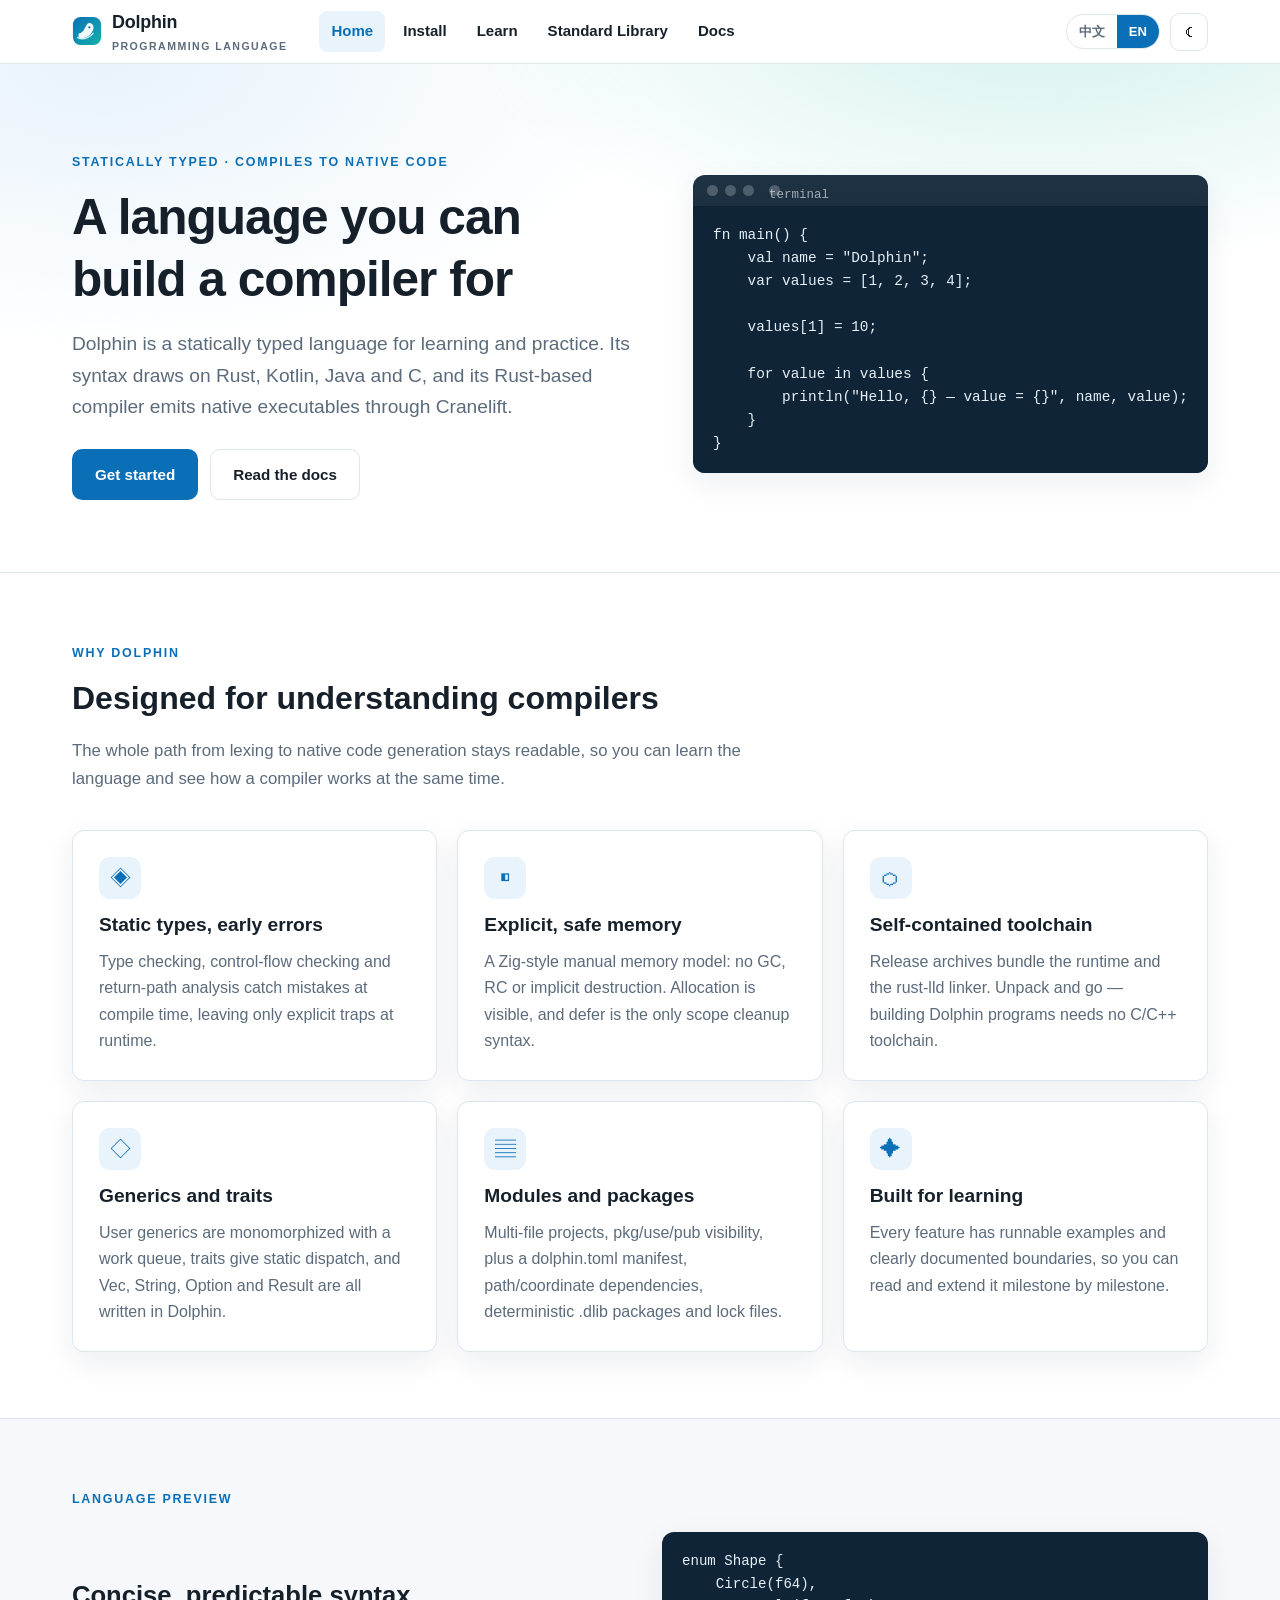
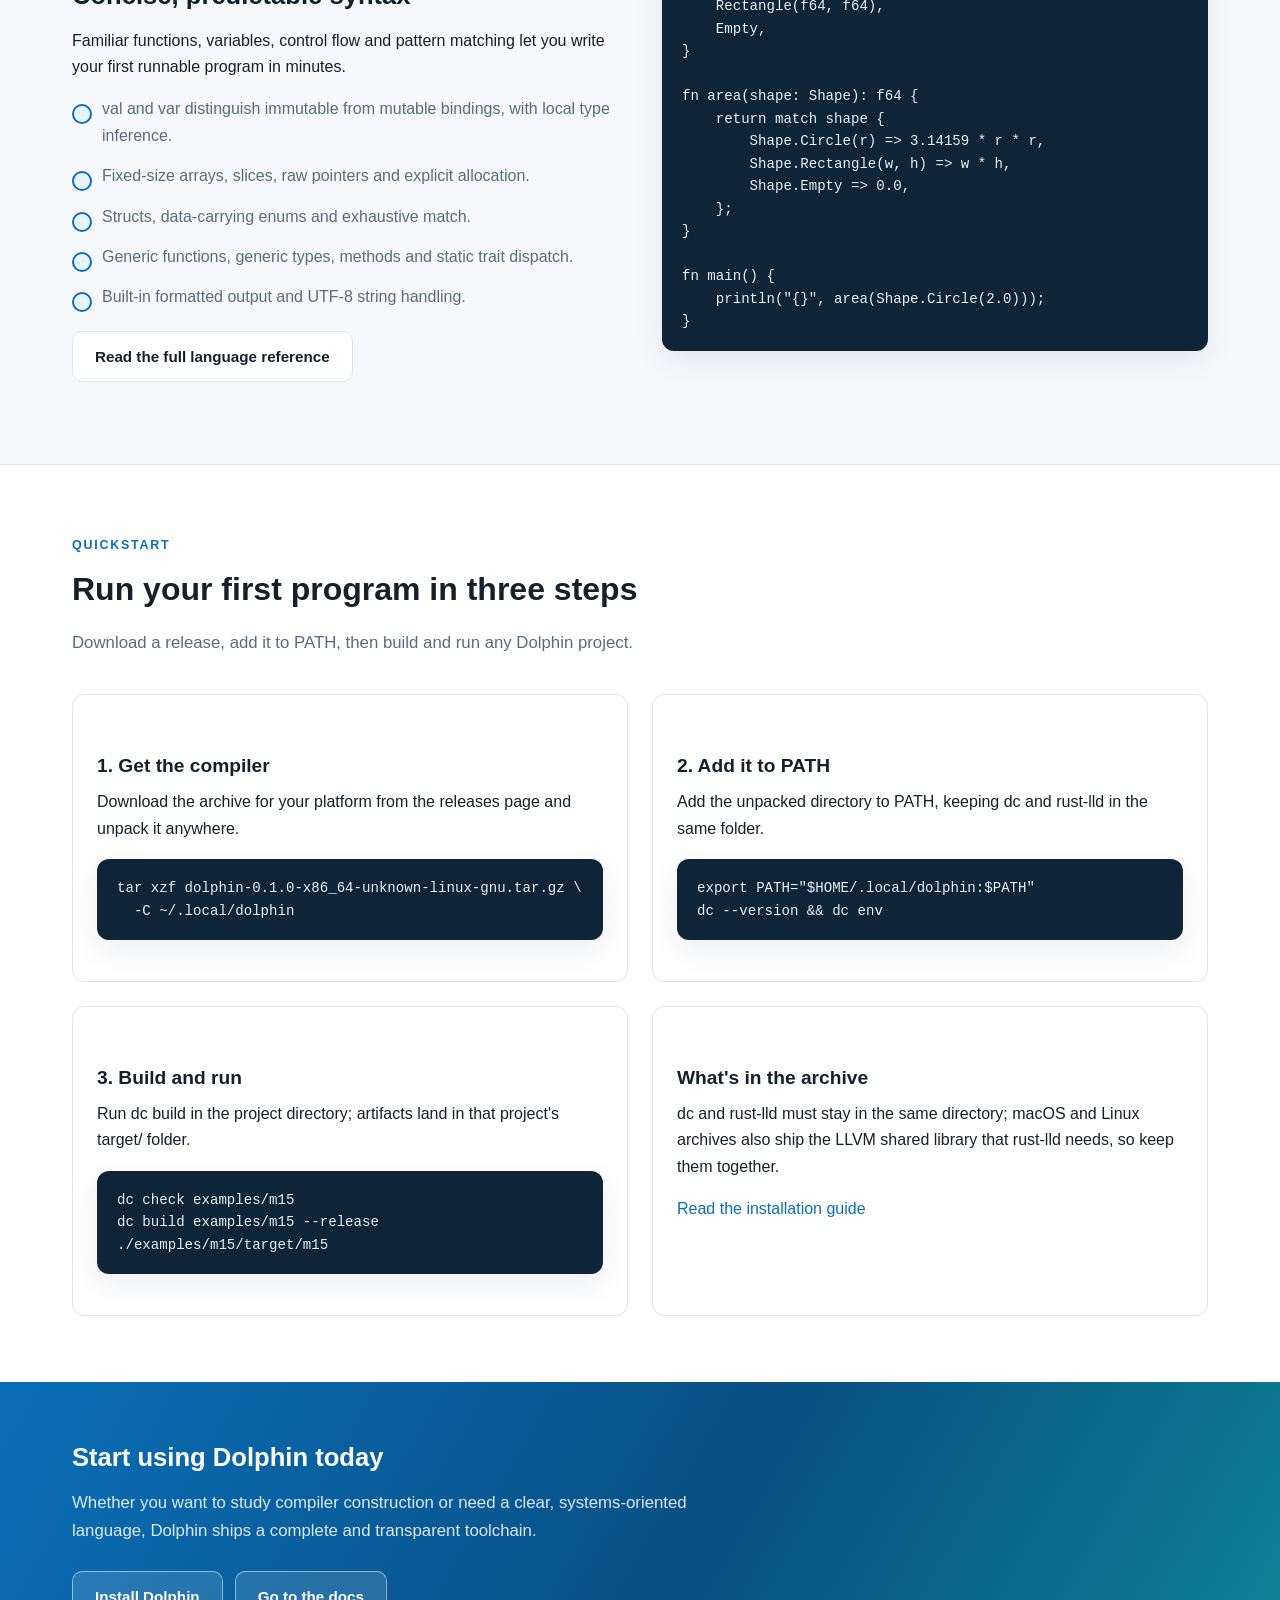
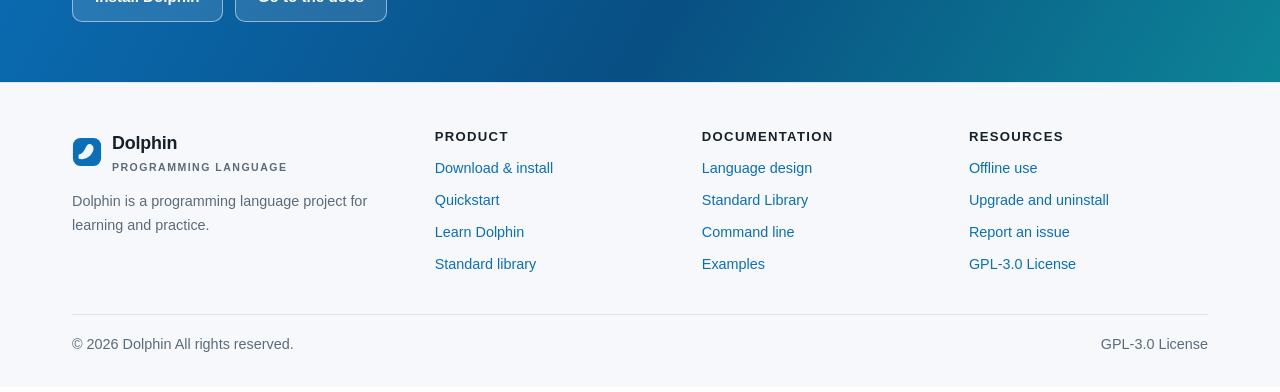
==== docs/website/index.html @ df81fddd "v0.2.0-M18-10" ====
<!DOCTYPE html>
<html lang="zh-CN" data-lang="zh-CN">
<head>
  <meta charset="UTF-8" />
  <meta name="viewport" content="width=device-width, initial-scale=1" />
  <meta name="description" content="Dolphin 是一门面向学习与实践的静态类型编程语言，编译为本机可执行文件。" />
  <title>Dolphin · 编程语言</title>
  <link rel="stylesheet" href="assets/css/site.css" />
  <script>
    (function () {
      try {
        var saved = localStorage.getItem("dolphin-theme");
        if (saved === "dark" || saved === "light") {
          document.documentElement.setAttribute("data-theme", saved);
        } else if (window.matchMedia && window.matchMedia("(prefers-color-scheme: dark)").matches) {
          document.documentElement.setAttribute("data-theme", "dark");
        }
      } catch (e) {}
    })();
  </script>
  <script defer src="assets/js/i18n.js"></script>
  <script defer src="assets/js/site.js"></script>
</head>
<body>
  <a class="skip-link" href="#main" data-i18n="nav.home">首页</a>

  <header class="topbar">
    <div class="container">
      <a class="brand" href="index.html">
        <svg viewBox="0 0 64 64" aria-hidden="true">
          <defs>
            <linearGradient id="dolphinGrad" x1="0" y1="0" x2="1" y2="1">
              <stop offset="0" stop-color="#0b6fb8" />
              <stop offset="1" stop-color="#12b3a8" />
            </linearGradient>
          </defs>
          <rect x="2" y="2" width="60" height="60" rx="16" fill="url(#dolphinGrad)" />
          <path d="M14 38c8-2 12-8 15-15 2-4 4-7 7-8 4-1 7 1 9 5 2 4 1 9-3 15-3 5-8 9-14 11-5 2-10 2-14 0z" fill="#fff" opacity="0.94" />
          <circle cx="37" cy="24" r="2.4" fill="#0b6fb8" />
          <path d="M12 46c6 3 14 3 21 0 5-2 9-5 12-9" stroke="#fff" stroke-width="3" fill="none" stroke-linecap="round" opacity="0.8" />
        </svg>
        <span>
          <span data-i18n="brand.name">Dolphin</span>
          <small data-i18n="brand.tagline">编程语言</small>
        </span>
      </a>
      <nav class="nav-links" aria-label="Primary">
        <a href="index.html" data-nav data-i18n="nav.home">首页</a>
        <a href="install.html" data-nav data-i18n="nav.install">安装</a>
        <a href="docs/index.html#/tutorial/install" data-nav data-i18n="nav.tutorial">教程</a>
        <a href="docs/index.html#/std/overview" data-nav data-i18n="nav.stdlib">标准库</a>
        <a href="docs/index.html" data-i18n="nav.docs">文档</a>
      </nav>
      <div class="topbar-actions">
        <div class="lang-switch" role="group" data-i18n-aria="nav.language">
          <button type="button" data-lang-btn="zh-CN">中文</button>
          <button type="button" data-lang-btn="en-US">EN</button>
        </div>
        <button type="button" class="icon-btn" data-theme-toggle data-i18n-title="nav.theme" aria-label="Toggle theme">☾</button>
        <button type="button" class="icon-btn menu-btn" data-menu-toggle data-i18n-aria="nav.menu" aria-label="Menu">☰</button>
      </div>
    </div>
  </header>

  <main id="main">
    <section class="hero">
      <div class="container hero-grid">
        <div>
          <span class="eyebrow" data-i18n="hero.eyebrow">静态类型 · 编译为本机代码</span>
          <h1 data-i18n="hero.title">一门可以亲手写编译器的语言</h1>
          <p class="lead" data-i18n="hero.lead">
            Dolphin 是一门面向学习与实践的静态类型语言，语法参考 Rust、Kotlin、Java 和 C，由 Rust
            编写的编译器通过 Cranelift 直接生成可在系统上运行的本机可执行文件。
          </p>
          <div class="hero-cta">
            <a class="btn btn-primary" href="install.html" data-i18n="hero.cta.install">开始安装</a>
            <a class="btn btn-ghost" href="docs/index.html" data-i18n="hero.cta.docs">阅读文档</a>
          </div>
        </div>
        <div class="hero-code">
          <div class="terminal">
            <div class="terminal-bar">
              <span></span><span></span><span></span>
              <span class="t-title" data-i18n="hero.termtitle">terminal</span>
            </div>
            <pre><code>fn main() {
    val name = "Dolphin";
    var values = [1, 2, 3, 4];

    values[1] = 10;

    for value in values {
        println("Hello, {} — value = {}", name, value);
    }
}</code></pre>
          </div>
        </div>
      </div>
    </section>

    <section class="block">
      <div class="container">
        <div class="section-head">
          <span class="eyebrow" data-i18n="why.eyebrow">为什么选择 Dolphin</span>
          <h2 data-i18n="why.title">为理解编译器而设计</h2>
          <p data-i18n="why.lead">
            从词法分析到本机代码生成的完整链路都保持清晰可读，让你在学习语言本身的同时，也能看懂编译器如何工作。
          </p>
        </div>
        <div class="cards">
          <article class="card">
            <div class="card-icon">◈</div>
            <h3 data-i18n="why.card1.title">静态类型，错误前置</h3>
            <p data-i18n="why.card1.body">
              完整的类型检查、控制流检查与返回路径检查，尽量在编译期发现错误，运行时只保留明确的陷阱。
            </p>
          </article>
          <article class="card">
            <div class="card-icon">◧</div>
            <h3 data-i18n="why.card2.title">显式且安全的内存</h3>
            <p data-i18n="why.card2.body">
              Zig 式手动内存模型：没有 GC、RC 与隐式析构，分配与释放显式可见，defer 是唯一的作用域清理语法。
            </p>
          </article>
          <article class="card">
            <div class="card-icon">⬡</div>
            <h3 data-i18n="why.card3.title">自包含工具链</h3>
            <p data-i18n="why.card3.body">
              发行包内置运行时与 rust-lld 链接器，解压即用，构建 Dolphin 程序不再需要 C/C++ 工具链。
            </p>
          </article>
          <article class="card">
            <div class="card-icon">◇</div>
            <h3 data-i18n="why.card4.title">泛型与 trait</h3>
            <p data-i18n="why.card4.body">
              用户泛型经工作队列单态化，trait 提供静态分派，标准库的 Vec、String、Option、Result 全部由
              Dolphin 源码写成。
            </p>
          </article>
          <article class="card">
            <div class="card-icon">▤</div>
            <h3 data-i18n="why.card5.title">模块与包管理</h3>
            <p data-i18n="why.card5.body">
              多文件项目、pkg/use/pub 可见性，以及 dolphin.toml 清单、path/坐标依赖、确定性 .dlib 包与锁文件。
            </p>
          </article>
          <article class="card">
            <div class="card-icon">✦</div>
            <h3 data-i18n="why.card6.title">面向学习</h3>
            <p data-i18n="why.card6.body">
              每项特性都有可运行示例与明确的实现边界文档，方便按里程碑循序渐进地阅读和扩展。
            </p>
          </article>
        </div>
      </div>
    </section>

    <section class="block alt">
      <div class="container split">
        <div>
          <span class="eyebrow" data-i18n="preview.eyebrow">语言预览</span>
          <h2 data-i18n="preview.title">简洁、明确的语法</h2>
          <p data-i18n="preview.lead">
            熟悉的函数、变量、控制流与模式匹配语法，让你几分钟内就能写出第一个可运行程序。
          </p>
          <ul class="feature-list">
            <li data-i18n="preview.list.1">val 与 var 区分不可变与可变绑定，支持局部类型推断。</li>
            <li data-i18n="preview.list.2">定长数组、切片、原始指针与显式内存分配。</li>
            <li data-i18n="preview.list.3">结构体、携带数据的枚举与穷尽式 match。</li>
            <li data-i18n="preview.list.4">泛型函数、泛型类型、方法与 trait 静态分派。</li>
            <li data-i18n="preview.list.5">内置格式化输出与 UTF-8 字符串处理。</li>
          </ul>
          <p style="margin-top: 20px">
            <a class="btn btn-ghost" href="docs/index.html#/tutorial/intro" data-i18n="preview.link">查看完整语言参考</a>
          </p>
        </div>
        <div>
          <pre><code>enum Shape {
    Circle(f64),
    Rectangle(f64, f64),
    Empty,
}

fn area(shape: Shape): f64 {
    return match shape {
        Shape.Circle(r) =&gt; 3.14159 * r * r,
        Shape.Rectangle(w, h) =&gt; w * h,
        Shape.Empty =&gt; 0.0,
    };
}

fn main() {
    println("{}", area(Shape.Circle(2.0)));
}</code></pre>
        </div>
      </div>
    </section>

    <section class="block">
      <div class="container">
        <div class="section-head">
          <span class="eyebrow" data-i18n="quickstart.eyebrow">快速开始</span>
          <h2 data-i18n="quickstart.title">三步运行第一个程序</h2>
          <p data-i18n="quickstart.lead">下载发行包并加入 PATH，然后编译运行任意 Dolphin 项目。</p>
        </div>
        <div class="quickstart">
          <div class="panel">
            <h3 data-i18n="quickstart.step1.title">1. 获取编译器</h3>
            <p data-i18n="quickstart.step1.body">从发行页下载对应平台的归档，解压到任意目录。</p>
            <pre><code>tar xzf dolphin-0.1.0-x86_64-unknown-linux-gnu.tar.gz \
  -C ~/.local/dolphin</code></pre>
          </div>
          <div class="panel">
            <h3 data-i18n="quickstart.step2.title">2. 加入 PATH</h3>
            <p data-i18n="quickstart.step2.body">把解压目录加入 PATH，确保 dc 与 rust-lld 位于同一目录。</p>
            <pre><code>export PATH="$HOME/.local/dolphin:$PATH"
dc --version && dc env</code></pre>
          </div>
          <div class="panel">
            <h3 data-i18n="quickstart.step3.title">3. 构建并运行</h3>
            <p data-i18n="quickstart.step3.body">在项目目录执行 dc build，产物会写入项目的 target/ 目录。</p>
            <pre><code>dc check examples/m15
dc build examples/m15 --release
./examples/m15/target/m15</code></pre>
          </div>
          <div class="panel">
            <h3 data-i18n="install.package.title">发行包内容</h3>
            <p data-i18n="install.package.body">
              dc 与 rust-lld 必须位于同一目录；macOS 与 Linux 包还携带 rust-lld 依赖的 LLVM 动态库，请勿拆分。
            </p>
            <p><a href="install.html" data-i18n="quickstart.link">阅读安装指南 →</a></p>
          </div>
        </div>
      </div>
    </section>

    <section class="cta-band">
      <div class="container">
        <h2 data-i18n="cta.title">现在就开始使用 Dolphin</h2>
        <p data-i18n="cta.lead">
          无论你是想学习编译器实现，还是想找一门语法清晰的系统级语言，Dolphin 都提供了完整而透明的工具链。
        </p>
        <div class="hero-cta">
          <a class="btn btn-ghost" href="install.html" data-i18n="cta.install">安装 Dolphin</a>
          <a class="btn btn-ghost" href="docs/index.html" data-i18n="cta.docs">进入文档</a>
        </div>
      </div>
    </section>
  </main>

  <footer class="site-footer">
    <div class="container">
      <div class="footer-grid">
        <div>
          <a class="brand" href="index.html">
            <svg viewBox="0 0 64 64" aria-hidden="true">
              <rect x="2" y="2" width="60" height="60" rx="16" fill="#0b6fb8" />
              <path d="M14 38c8-2 12-8 15-15 2-4 4-7 7-8 4-1 7 1 9 5 2 4 1 9-3 15-3 5-8 9-14 11-5 2-10 2-14 0z" fill="#fff" opacity="0.94" />
            </svg>
            <span>
              <span data-i18n="brand.name">Dolphin</span>
              <small data-i18n="brand.tagline">编程语言</small>
            </span>
          </a>
          <p style="margin-top: 14px" data-i18n="footer.disclaimer">
            Dolphin 是用于学习与实践的编程语言项目。
          </p>
        </div>
        <div>
          <h4 data-i18n="footer.product">产品</h4>
          <ul>
            <li><a href="install.html" data-i18n="footer.download">下载与安装</a></li>
            <li><a href="docs/index.html#/tutorial/install" data-i18n="footer.quickstart">快速开始</a></li>
            <li><a href="docs/index.html#/tutorial/tour" data-i18n="footer.tutorial">入门到精通</a></li>
            <li><a href="docs/index.html#/std/overview" data-i18n="footer.stdlib">标准库参考</a></li>
          </ul>
        </div>
        <div>
          <h4 data-i18n="footer.docs">文档</h4>
          <ul>
            <li><a href="docs/index.html#/tutorial/intro" data-i18n="footer.language">语言设计</a></li>
            <li><a href="docs/index.html#/std/mem" data-i18n="nav.stdlib">标准库</a></li>
            <li><a href="docs/index.html#/tutorial/packages" data-i18n="footer.cli">命令行参考</a></li>
            <li><a href="docs/index.html#/tutorial/memory" data-i18n="footer.examples">可运行示例</a></li>
          </ul>
        </div>
        <div>
          <h4 data-i18n="footer.resources">资源</h4>
          <ul>
            <li><a href="install.html#offline" data-i18n="install.offline.title">离线使用</a></li>
            <li><a href="install.html#upgrade" data-i18n="install.upgrade.title">升级与卸载</a></li>
            <li><a href="https://github.com/" rel="noopener" data-i18n="footer.issues">问题反馈</a></li>
            <li><a href="https://www.gnu.org/licenses/gpl-3.0.html" rel="noopener" data-i18n="footer.license">GPL-3.0 许可证</a></li>
          </ul>
        </div>
      </div>
      <div class="footer-bottom">
        <span>© <span data-year>2026</span> Dolphin <span data-i18n="footer.rights">保留所有权利。</span></span>
        <span data-i18n="footer.license">GPL-3.0 许可证</span>
      </div>
    </div>
  </footer>
</body>
</html>
---- docs/website/assets/css/site.css ----
:root {
  --brand: #0b6fb8;
  --brand-strong: #084f83;
  --brand-soft: #e8f3fb;
  --accent: #12b3a8;
  --bg: #ffffff;
  --bg-alt: #f6f8fb;
  --surface: #ffffff;
  --text: #16202a;
  --muted: #5b6b7b;
  --border: #dde5ee;
  --code-bg: #0f2436;
  --code-text: #e6f0f8;
  --inline-code-bg: #eef2f7;
  --shadow: 0 10px 30px rgba(14, 42, 71, 0.08);
  --radius: 12px;
  --topbar-h: 64px;
  --maxw: 1180px;
  --font: -apple-system, BlinkMacSystemFont, "Segoe UI", "Noto Sans", "PingFang SC",
    "Hiragino Sans GB", "Microsoft YaHei", Roboto, Helvetica, Arial, sans-serif;
  --mono: "SFMono-Regular", ui-monospace, "JetBrains Mono", "Cascadia Code", Consolas,
    "Liberation Mono", Menlo, monospace;
}

[data-theme="dark"] {
  --brand: #4aa8e8;
  --brand-strong: #8dc9f2;
  --brand-soft: #12293c;
  --accent: #2fd0c4;
  --bg: #0d141c;
  --bg-alt: #111b25;
  --surface: #131f2b;
  --text: #e7eef5;
  --muted: #9aabbd;
  --border: #24374a;
  --code-bg: #0a1622;
  --code-text: #dcebf7;
  --inline-code-bg: #1b2a3a;
  --shadow: 0 12px 34px rgba(0, 0, 0, 0.4);
}

* {
  box-sizing: border-box;
}

html {
  scroll-behavior: smooth;
}

body {
  margin: 0;
  font-family: var(--font);
  color: var(--text);
  background: var(--bg);
  line-height: 1.65;
  -webkit-font-smoothing: antialiased;
}

a {
  color: var(--brand);
  text-decoration: none;
}

a:hover {
  text-decoration: underline;
}

h1,
h2,
h3,
h4 {
  line-height: 1.25;
  margin: 0 0 0.6em;
  scroll-margin-top: calc(var(--topbar-h) + 16px);
}

h1 {
  font-size: 2.35rem;
  letter-spacing: -0.02em;
}

h2 {
  font-size: 1.6rem;
  margin-top: 2.2em;
}

h3 {
  font-size: 1.2rem;
  margin-top: 1.8em;
}

p {
  margin: 0 0 1em;
}

code {
  font-family: var(--mono);
  font-size: 0.9em;
  background: var(--inline-code-bg);
  padding: 0.12em 0.38em;
  border-radius: 5px;
}

pre {
  background: var(--code-bg);
  color: var(--code-text);
  padding: 18px 20px;
  border-radius: var(--radius);
  overflow-x: auto;
  font-size: 0.88rem;
  line-height: 1.6;
  margin: 1.2em 0;
  box-shadow: var(--shadow);
}

pre code {
  background: none;
  padding: 0;
  color: inherit;
  font-size: inherit;
}

.container {
  width: 100%;
  max-width: var(--maxw);
  margin: 0 auto;
  padding: 0 22px;
}

.skip-link {
  position: absolute;
  left: -999px;
  top: 0;
  background: var(--brand);
  color: #fff;
  padding: 8px 14px;
  z-index: 200;
}

.skip-link:focus {
  left: 8px;
  top: 8px;
}

.topbar {
  position: sticky;
  top: 0;
  z-index: 100;
  height: var(--topbar-h);
  background: color-mix(in srgb, var(--surface) 88%, transparent);
  backdrop-filter: blur(10px);
  border-bottom: 1px solid var(--border);
}

.topbar .container {
  height: 100%;
  display: flex;
  align-items: center;
  gap: 22px;
}

.brand {
  display: flex;
  align-items: center;
  gap: 10px;
  font-weight: 800;
  font-size: 1.12rem;
  color: var(--text);
  letter-spacing: -0.01em;
}

.brand:hover {
  text-decoration: none;
}

.brand svg {
  width: 30px;
  height: 30px;
  flex: 0 0 auto;
}

.brand small {
  display: block;
  font-size: 0.66rem;
  font-weight: 600;
  color: var(--muted);
  letter-spacing: 0.14em;
  text-transform: uppercase;
}

.nav-links {
  display: flex;
  align-items: center;
  gap: 6px;
  margin-left: 10px;
}

.nav-links a {
  color: var(--text);
  font-weight: 600;
  font-size: 0.94rem;
  padding: 8px 12px;
  border-radius: 8px;
}

.nav-links a:hover {
  background: var(--bg-alt);
  text-decoration: none;
}

.nav-links a.active {
  color: var(--brand);
  background: var(--brand-soft);
}

.topbar-actions {
  margin-left: auto;
  display: flex;
  align-items: center;
  gap: 10px;
}

.lang-switch {
  display: inline-flex;
  border: 1px solid var(--border);
  border-radius: 999px;
  overflow: hidden;
  background: var(--surface);
}

.lang-switch button {
  border: 0;
  background: transparent;
  color: var(--muted);
  font: inherit;
  font-size: 0.82rem;
  font-weight: 700;
  padding: 6px 12px;
  cursor: pointer;
}

.lang-switch button.is-active {
  background: var(--brand);
  color: #fff;
}

.icon-btn {
  width: 38px;
  height: 38px;
  display: inline-flex;
  align-items: center;
  justify-content: center;
  border: 1px solid var(--border);
  border-radius: 10px;
  background: var(--surface);
  color: var(--text);
  cursor: pointer;
  font-size: 1rem;
}

.icon-btn:hover {
  border-color: var(--brand);
  color: var(--brand);
}

.menu-btn {
  display: none;
}

.hero {
  position: relative;
  overflow: hidden;
  padding: 84px 0 72px;
  background:
    radial-gradient(1000px 420px at 82% -10%, rgba(18, 179, 168, 0.18), transparent 60%),
    radial-gradient(900px 460px at 8% 0%, var(--brand-soft), transparent 62%),
    var(--bg);
  border-bottom: 1px solid var(--border);
}

.hero-grid {
  display: grid;
  grid-template-columns: 1.15fr 1fr;
  gap: 48px;
  align-items: center;
}

.eyebrow {
  display: inline-block;
  font-size: 0.78rem;
  font-weight: 800;
  letter-spacing: 0.14em;
  text-transform: uppercase;
  color: var(--brand);
  margin-bottom: 14px;
}

.hero h1 {
  font-size: 3.1rem;
  margin-bottom: 0.35em;
}

.hero .lead {
  font-size: 1.2rem;
  color: var(--muted);
  max-width: 34em;
}

.hero-cta {
  display: flex;
  flex-wrap: wrap;
  gap: 12px;
  margin-top: 26px;
}

.btn {
  display: inline-flex;
  align-items: center;
  gap: 8px;
  padding: 12px 22px;
  border-radius: 10px;
  font-weight: 700;
  font-size: 0.95rem;
  border: 1px solid transparent;
  cursor: pointer;
}

.btn:hover {
  text-decoration: none;
}

.btn-primary {
  background: var(--brand);
  color: #fff;
}

.btn-primary:hover {
  background: var(--brand-strong);
}

.btn-ghost {
  border-color: var(--border);
  color: var(--text);
  background: var(--surface);
}

.btn-ghost:hover {
  border-color: var(--brand);
  color: var(--brand);
}

.hero-code pre {
  margin: 0;
  font-size: 0.9rem;
}

.hero-code .terminal {
  border-radius: var(--radius);
  background: var(--code-bg);
  box-shadow: var(--shadow);
  overflow: hidden;
}

.terminal-bar {
  display: flex;
  align-items: center;
  gap: 7px;
  padding: 10px 14px;
  background: rgba(255, 255, 255, 0.06);
}

.terminal-bar span {
  width: 11px;
  height: 11px;
  border-radius: 50%;
  background: rgba(255, 255, 255, 0.22);
}

.terminal-bar .t-title {
  margin-left: 8px;
  color: rgba(255, 255, 255, 0.6);
  font-size: 0.78rem;
  font-family: var(--mono);
}

section.block {
  padding: 66px 0;
}

section.block.alt {
  background: var(--bg-alt);
  border-top: 1px solid var(--border);
  border-bottom: 1px solid var(--border);
}

.section-head {
  max-width: 720px;
  margin-bottom: 38px;
}

.section-head h2 {
  margin-top: 0;
  font-size: 2rem;
}

.section-head p {
  color: var(--muted);
  font-size: 1.05rem;
}

.cards {
  display: grid;
  grid-template-columns: repeat(3, 1fr);
  gap: 20px;
}

.card {
  background: var(--surface);
  border: 1px solid var(--border);
  border-radius: var(--radius);
  padding: 26px;
  box-shadow: var(--shadow);
}

.card .card-icon {
  width: 42px;
  height: 42px;
  border-radius: 11px;
  display: flex;
  align-items: center;
  justify-content: center;
  background: var(--brand-soft);
  color: var(--brand);
  font-size: 1.3rem;
  margin-bottom: 14px;
}

.card h3 {
  margin-top: 0;
}

.card p {
  color: var(--muted);
  margin-bottom: 0;
}

.split {
  display: grid;
  grid-template-columns: 1fr 1fr;
  gap: 44px;
  align-items: center;
}

.feature-list {
  list-style: none;
  padding: 0;
  margin: 0;
}

.feature-list li {
  padding-left: 30px;
  position: relative;
  margin-bottom: 14px;
  color: var(--muted);
}

.feature-list li::before {
  content: "";
  position: absolute;
  left: 0;
  top: 8px;
  width: 16px;
  height: 16px;
  border-radius: 50%;
  background: var(--brand-soft);
  border: 2px solid var(--brand);
}

.feature-list strong {
  color: var(--text);
}

.quickstart {
  display: grid;
  grid-template-columns: 1fr 1fr;
  gap: 24px;
}

.quickstart .panel {
  background: var(--surface);
  border: 1px solid var(--border);
  border-radius: var(--radius);
  padding: 24px;
}

.quickstart ol {
  margin: 0;
  padding-left: 20px;
  color: var(--muted);
}

.quickstart li {
  margin-bottom: 10px;
}

.cta-band {
  background: linear-gradient(120deg, var(--brand) 0%, var(--brand-strong) 55%, var(--accent) 140%);
  color: #fff;
  padding: 60px 0;
}

.cta-band h2 {
  color: #fff;
  margin-top: 0;
}

.cta-band p {
  color: rgba(255, 255, 255, 0.86);
  max-width: 620px;
  font-size: 1.05rem;
}

.cta-band .btn-ghost {
  background: rgba(255, 255, 255, 0.12);
  border-color: rgba(255, 255, 255, 0.5);
  color: #fff;
}

.cta-band .btn-ghost:hover {
  background: rgba(255, 255, 255, 0.22);
}

.site-footer {
  background: var(--bg-alt);
  border-top: 1px solid var(--border);
  padding: 46px 0 30px;
  color: var(--muted);
  font-size: 0.9rem;
}

.footer-grid {
  display: grid;
  grid-template-columns: 1.4fr 1fr 1fr 1fr;
  gap: 28px;
  margin-bottom: 30px;
}

.site-footer h4 {
  color: var(--text);
  font-size: 0.82rem;
  letter-spacing: 0.1em;
  text-transform: uppercase;
  margin-bottom: 12px;
}

.site-footer ul {
  list-style: none;
  margin: 0;
  padding: 0;
}

.site-footer li {
  margin-bottom: 8px;
}

.footer-bottom {
  border-top: 1px solid var(--border);
  padding-top: 18px;
  display: flex;
  flex-wrap: wrap;
  gap: 10px;
  justify-content: space-between;
}

.page-head {
  padding: 56px 0 30px;
  border-bottom: 1px solid var(--border);
  background: var(--bg-alt);
}

.page-head h1 {
  font-size: 2.6rem;
  margin-bottom: 0.25em;
}

.page-head p {
  color: var(--muted);
  font-size: 1.08rem;
  max-width: 60ch;
  margin-bottom: 0;
}

.page-body {
  padding: 46px 0 80px;
}

.tabs {
  display: flex;
  gap: 8px;
  border-bottom: 1px solid var(--border);
  margin-bottom: 30px;
  flex-wrap: wrap;
}

.tabs button {
  border: 0;
  background: transparent;
  font: inherit;
  font-weight: 700;
  color: var(--muted);
  padding: 10px 14px;
  cursor: pointer;
  border-bottom: 3px solid transparent;
  margin-bottom: -1px;
}

.tabs button.is-active {
  color: var(--brand);
  border-bottom-color: var(--brand);
}

.tab-panel {
  display: none;
}

.tab-panel.is-active {
  display: block;
}

.callout {
  border-left: 4px solid var(--brand);
  background: var(--brand-soft);
  padding: 16px 20px;
  border-radius: 0 var(--radius) var(--radius) 0;
  margin: 1.4em 0;
}

.callout.warn {
  border-color: #d98a00;
  background: #fdf3e2;
}

[data-theme="dark"] .callout.warn {
  background: #2a2113;
}

.callout p:last-child {
  margin-bottom: 0;
}

table {
  width: 100%;
  border-collapse: collapse;
  margin: 1.4em 0;
  font-size: 0.94rem;
  display: block;
  overflow-x: auto;
}

th,
td {
  border: 1px solid var(--border);
  padding: 10px 13px;
  text-align: left;
  vertical-align: top;
}

th {
  background: var(--bg-alt);
  font-weight: 700;
}

td code {
  white-space: nowrap;
}

.docs-shell {
  display: grid;
  grid-template-columns: 280px minmax(0, 1fr) 240px;
  gap: 40px;
  max-width: 1440px;
  margin: 0 auto;
  padding: 0 24px;
}

.docs-sidebar {
  position: sticky;
  top: var(--topbar-h);
  align-self: start;
  height: calc(100vh - var(--topbar-h));
  overflow-y: auto;
  padding: 28px 4px 60px 0;
  border-right: 1px solid var(--border);
}

.docs-search {
  margin-bottom: 18px;
}

.docs-search input {
  width: 100%;
  padding: 10px 12px;
  border: 1px solid var(--border);
  border-radius: 9px;
  background: var(--surface);
  color: var(--text);
  font: inherit;
  font-size: 0.9rem;
}

.docs-search input:focus {
  outline: 2px solid var(--brand);
  outline-offset: 1px;
}

.docs-nav-group {
  margin-bottom: 22px;
}

.docs-nav-group > .group-title {
  font-size: 0.74rem;
  font-weight: 800;
  letter-spacing: 0.12em;
  text-transform: uppercase;
  color: var(--muted);
  margin-bottom: 8px;
}

.docs-nav a {
  display: block;
  padding: 6px 12px;
  border-radius: 8px;
  color: var(--text);
  font-size: 0.9rem;
  border-left: 3px solid transparent;
}

.docs-nav a:hover {
  background: var(--bg-alt);
  text-decoration: none;
}

.docs-nav a.active {
  background: var(--brand-soft);
  color: var(--brand);
  border-left-color: var(--brand);
  font-weight: 700;
}

.docs-nav a.hidden {
  display: none;
}

.docs-main {
  padding: 36px 0 90px;
  min-width: 0;
}

.docs-main article {
  max-width: 820px;
}

.docs-main article > h1:first-child {
  margin-top: 0;
}

.doc-toc {
  position: sticky;
  top: var(--topbar-h);
  align-self: start;
  max-height: calc(100vh - var(--topbar-h));
  overflow-y: auto;
  padding: 38px 0 40px;
}

.doc-toc .toc-title {
  font-size: 0.74rem;
  font-weight: 800;
  letter-spacing: 0.12em;
  text-transform: uppercase;
  color: var(--muted);
  margin-bottom: 10px;
}

.doc-toc a {
  display: block;
  color: var(--muted);
  font-size: 0.84rem;
  padding: 3px 0 3px 12px;
  border-left: 2px solid var(--border);
}

.doc-toc a:hover {
  color: var(--brand);
  text-decoration: none;
  border-left-color: var(--brand);
}

.doc-toc a.level-3 {
  padding-left: 24px;
  font-size: 0.8rem;
}

.doc-pager {
  display: flex;
  justify-content: space-between;
  gap: 18px;
  margin-top: 56px;
  border-top: 1px solid var(--border);
  padding-top: 22px;
  max-width: 820px;
}

.doc-pager a {
  flex: 1;
  border: 1px solid var(--border);
  border-radius: var(--radius);
  padding: 14px 16px;
  background: var(--surface);
}

.doc-pager a:hover {
  border-color: var(--brand);
  text-decoration: none;
}

.doc-pager .dir {
  display: block;
  font-size: 0.72rem;
  text-transform: uppercase;
  letter-spacing: 0.1em;
  color: var(--muted);
  margin-bottom: 4px;
}

.doc-pager .next {
  text-align: right;
}

.doc-pager .to-next {
  margin-left: auto;
}

.docs-empty {
  color: var(--muted);
}

.os-icons {
  display: inline-flex;
  gap: 8px;
  vertical-align: middle;
}

.os-icons svg {
  width: 20px;
  height: 20px;
}

.grid-2 {
  display: grid;
  grid-template-columns: 1fr 1fr;
  gap: 24px;
}

@media (max-width: 1100px) {
  .docs-shell {
    grid-template-columns: 250px minmax(0, 1fr);
  }
  .doc-toc {
    display: none;
  }
}

@media (max-width: 900px) {
  .hero-grid,
  .split,
  .quickstart,
  .grid-2 {
    grid-template-columns: 1fr;
  }
  .cards {
    grid-template-columns: 1fr 1fr;
  }
  .hero h1 {
    font-size: 2.4rem;
  }
  .footer-grid {
    grid-template-columns: 1fr 1fr;
  }
}

@media (max-width: 760px) {
  .nav-links {
    display: none;
    position: absolute;
    top: var(--topbar-h);
    left: 0;
    right: 0;
    flex-direction: column;
    align-items: stretch;
    background: var(--surface);
    border-bottom: 1px solid var(--border);
    padding: 10px 16px 16px;
  }
  .nav-links.open {
    display: flex;
  }
  .menu-btn {
    display: inline-flex;
  }
  .cards {
    grid-template-columns: 1fr;
  }
  .docs-shell {
    grid-template-columns: 1fr;
    padding: 0 16px;
  }
  .docs-sidebar {
    position: static;
    height: auto;
    border-right: 0;
    border-bottom: 1px solid var(--border);
    padding-bottom: 16px;
  }
}
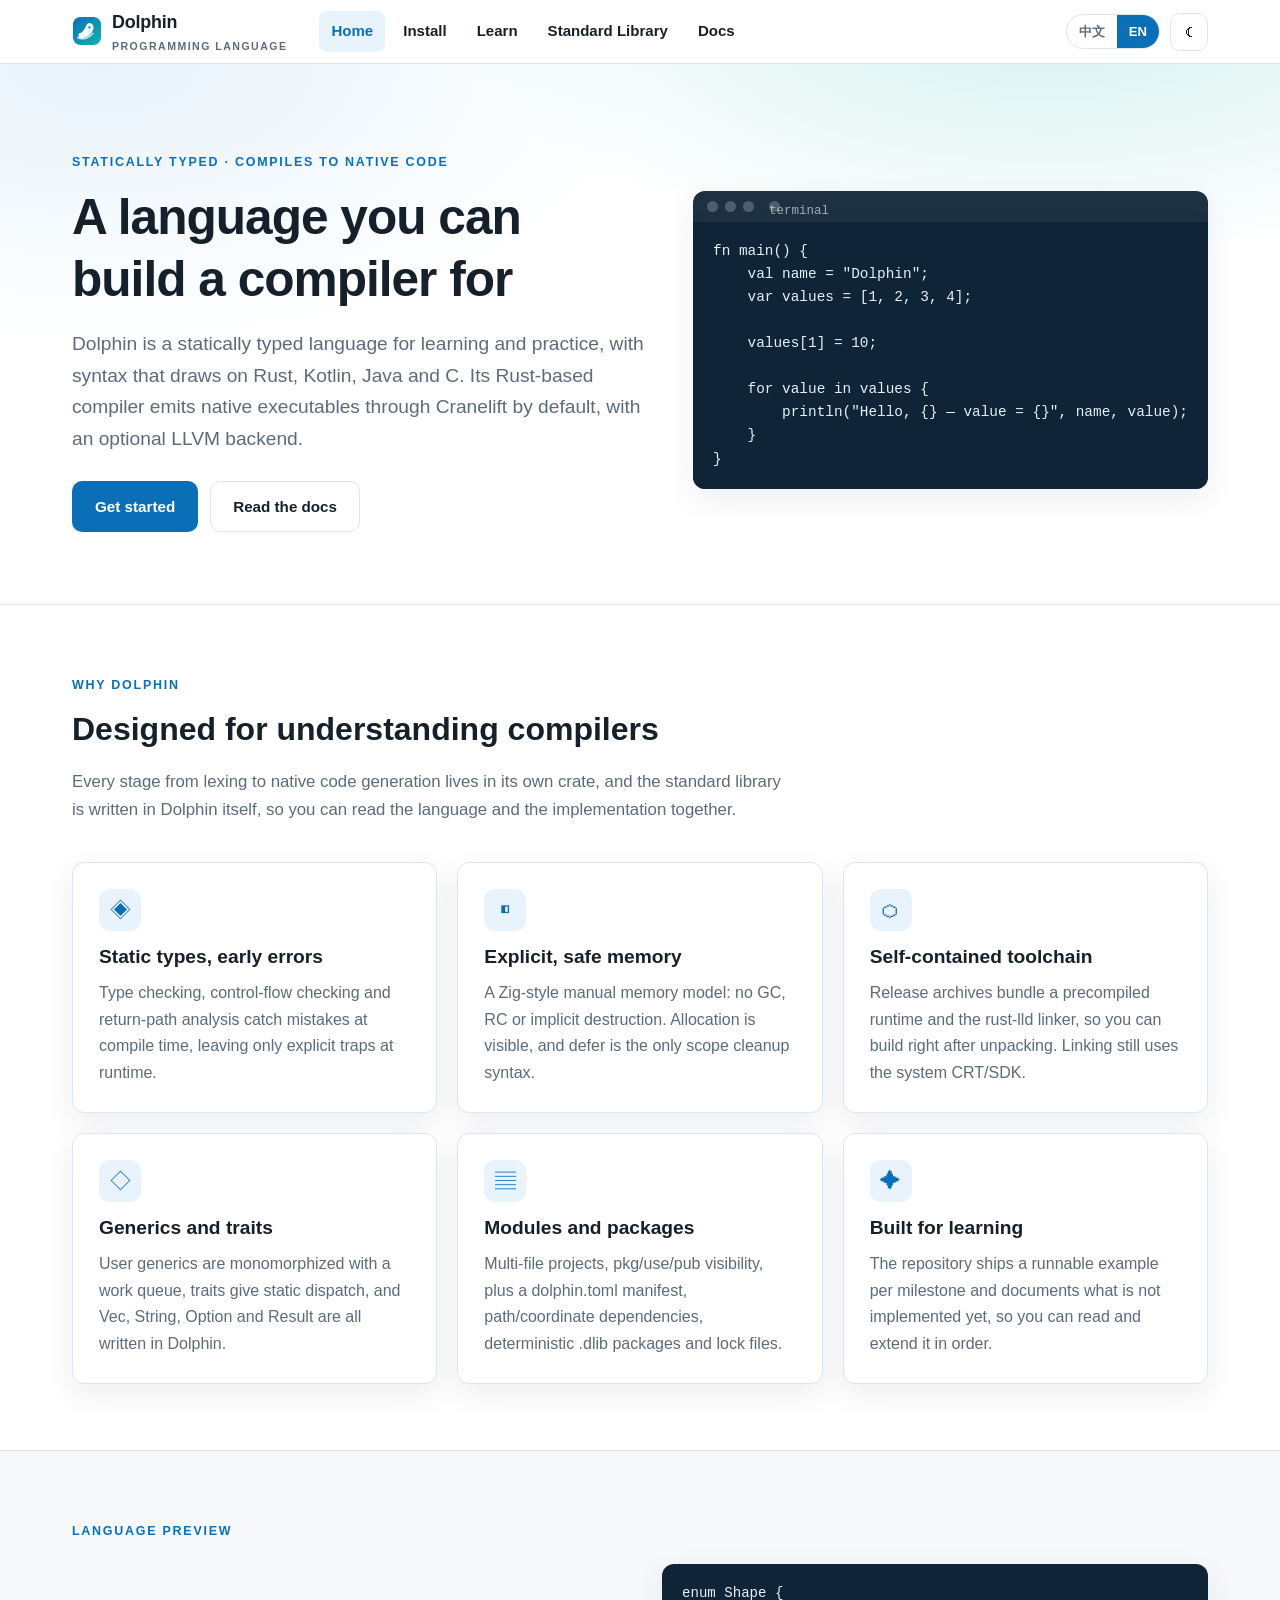
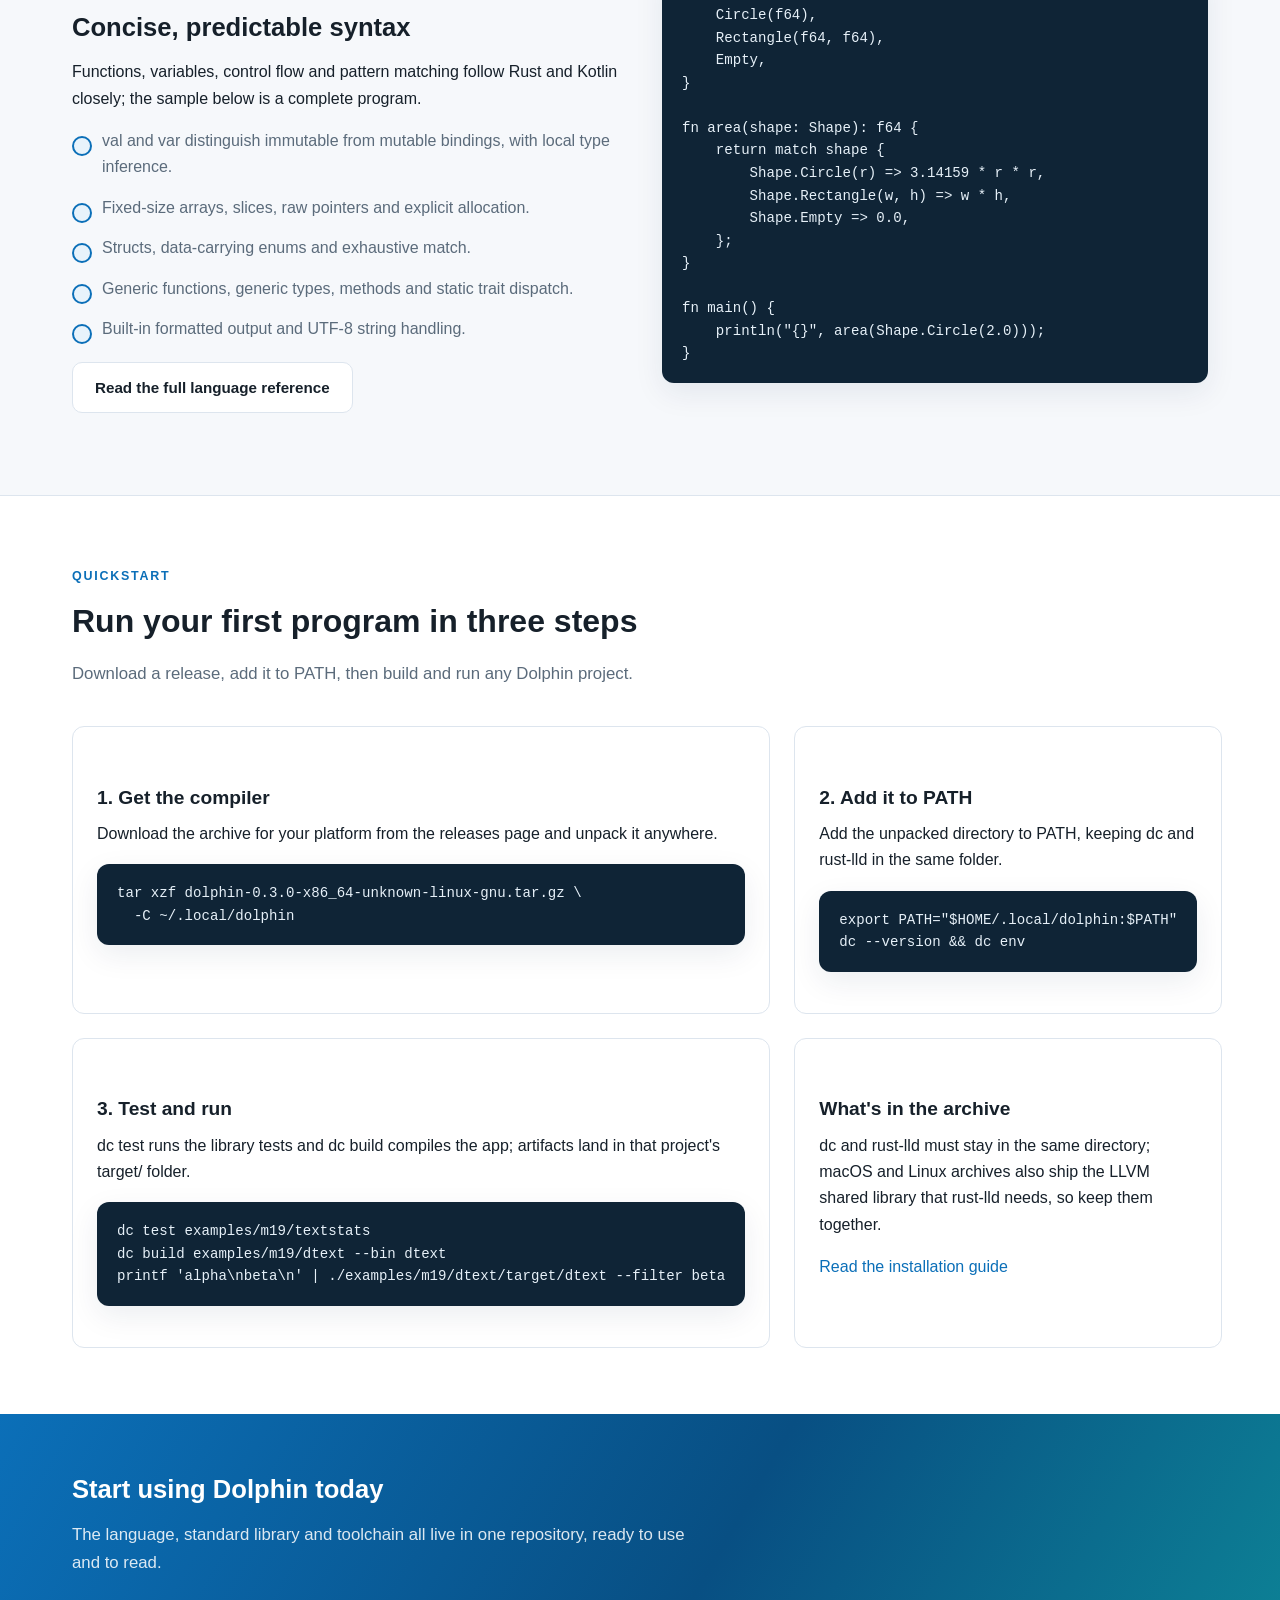
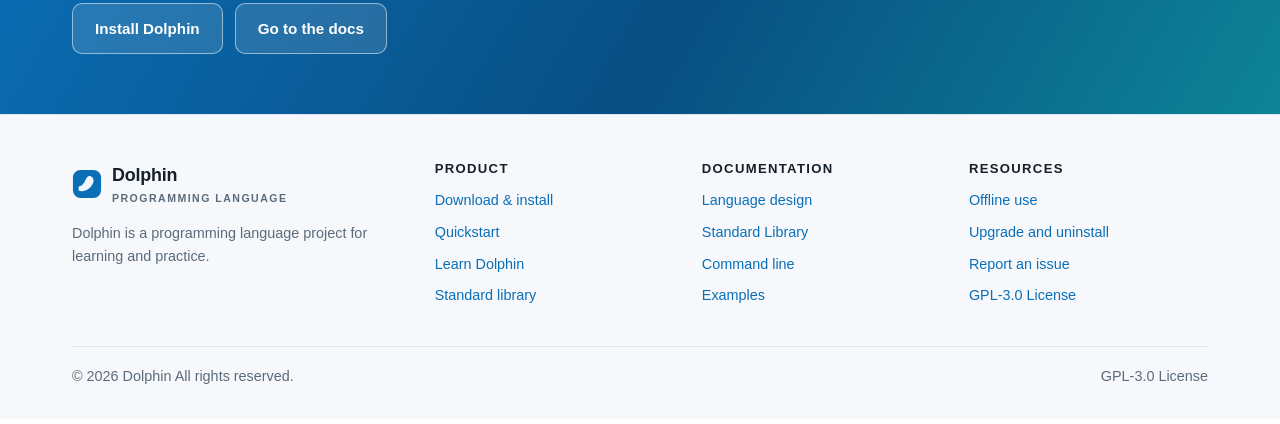
==== commit f831e5b5: "update docs (cherry picked from commit ff19db9e63d6dfbe94bf78d37e41fef1fedbcda7)" ====
--- a/docs/website/index.html
+++ b/docs/website/index.html
@@ -69,8 +69,8 @@
           <span class="eyebrow" data-i18n="hero.eyebrow">静态类型 · 编译为本机代码</span>
           <h1 data-i18n="hero.title">一门可以亲手写编译器的语言</h1>
           <p class="lead" data-i18n="hero.lead">
-            Dolphin 是一门面向学习与实践的静态类型语言，语法参考 Rust、Kotlin、Java 和 C，由 Rust
-            编写的编译器通过 Cranelift 直接生成可在系统上运行的本机可执行文件。
+            Dolphin 是一门面向学习与实践的静态类型语言，语法参考 Rust、Kotlin、Java 和 C。编译器用 Rust
+            写成，默认通过 Cranelift 生成本机可执行文件，也可选用 LLVM 后端。
           </p>
           <div class="hero-cta">
             <a class="btn btn-primary" href="install.html" data-i18n="hero.cta.install">开始安装</a>
@@ -104,7 +104,7 @@
           <span class="eyebrow" data-i18n="why.eyebrow">为什么选择 Dolphin</span>
           <h2 data-i18n="why.title">为理解编译器而设计</h2>
           <p data-i18n="why.lead">
-            从词法分析到本机代码生成的完整链路都保持清晰可读，让你在学习语言本身的同时，也能看懂编译器如何工作。
+            从词法分析到本机代码生成的每个阶段都拆成独立 crate，源码标准库也用 Dolphin 写成，读语言和读实现可以同步进行。
           </p>
         </div>
         <div class="cards">
@@ -126,7 +126,7 @@
             <div class="card-icon">⬡</div>
             <h3 data-i18n="why.card3.title">自包含工具链</h3>
             <p data-i18n="why.card3.body">
-              发行包内置运行时与 rust-lld 链接器，解压即用，构建 Dolphin 程序不再需要 C/C++ 工具链。
+              发行包内置预编译运行时与 rust-lld 链接器，解压即可构建；链接仍使用系统自带的 CRT/SDK。
             </p>
           </article>
           <article class="card">
@@ -148,7 +148,7 @@
             <div class="card-icon">✦</div>
             <h3 data-i18n="why.card6.title">面向学习</h3>
             <p data-i18n="why.card6.body">
-              每项特性都有可运行示例与明确的实现边界文档，方便按里程碑循序渐进地阅读和扩展。
+              仓库按里程碑提供可运行示例，并如实记录尚未实现的能力，方便按顺序阅读和扩展。
             </p>
           </article>
         </div>
@@ -161,7 +161,7 @@
           <span class="eyebrow" data-i18n="preview.eyebrow">语言预览</span>
           <h2 data-i18n="preview.title">简洁、明确的语法</h2>
           <p data-i18n="preview.lead">
-            熟悉的函数、变量、控制流与模式匹配语法，让你几分钟内就能写出第一个可运行程序。
+            函数、变量、控制流与模式匹配的写法接近 Rust 与 Kotlin，下面是一个完整的面积计算程序。
           </p>
           <ul class="feature-list">
             <li data-i18n="preview.list.1">val 与 var 区分不可变与可变绑定，支持局部类型推断。</li>
@@ -207,7 +207,7 @@
           <div class="panel">
             <h3 data-i18n="quickstart.step1.title">1. 获取编译器</h3>
             <p data-i18n="quickstart.step1.body">从发行页下载对应平台的归档，解压到任意目录。</p>
-            <pre><code>tar xzf dolphin-0.1.0-x86_64-unknown-linux-gnu.tar.gz \
+            <pre><code>tar xzf dolphin-0.3.0-x86_64-unknown-linux-gnu.tar.gz \
   -C ~/.local/dolphin</code></pre>
           </div>
           <div class="panel">
@@ -218,10 +218,10 @@
           </div>
           <div class="panel">
             <h3 data-i18n="quickstart.step3.title">3. 构建并运行</h3>
-            <p data-i18n="quickstart.step3.body">在项目目录执行 dc build，产物会写入项目的 target/ 目录。</p>
-            <pre><code>dc check examples/m15
-dc build examples/m15 --release
-./examples/m15/target/m15</code></pre>
+            <p data-i18n="quickstart.step3.body">dc test 运行库测试，dc build 构建应用；产物写入项目的 target/ 目录。</p>
+            <pre><code>dc test examples/m19/textstats
+dc build examples/m19/dtext --bin dtext
+printf 'alpha\nbeta\n' | ./examples/m19/dtext/target/dtext --filter beta</code></pre>
           </div>
           <div class="panel">
             <h3 data-i18n="install.package.title">发行包内容</h3>
@@ -238,7 +238,7 @@
       <div class="container">
         <h2 data-i18n="cta.title">现在就开始使用 Dolphin</h2>
         <p data-i18n="cta.lead">
-          无论你是想学习编译器实现，还是想找一门语法清晰的系统级语言，Dolphin 都提供了完整而透明的工具链。
+          语言、标准库与工具链的源码都在仓库里，可以边用边读。
         </p>
         <div class="hero-cta">
           <a class="btn btn-ghost" href="install.html" data-i18n="cta.install">安装 Dolphin</a>
@@ -281,7 +281,7 @@
             <li><a href="docs/index.html#/tutorial/intro" data-i18n="footer.language">语言设计</a></li>
             <li><a href="docs/index.html#/std/mem" data-i18n="nav.stdlib">标准库</a></li>
             <li><a href="docs/index.html#/tutorial/packages" data-i18n="footer.cli">命令行参考</a></li>
-            <li><a href="docs/index.html#/tutorial/memory" data-i18n="footer.examples">可运行示例</a></li>
+            <li><a href="https://github.com/foxlab/dolphin-compiler/tree/main/examples" data-i18n="footer.examples">可运行示例</a></li>
           </ul>
         </div>
         <div>
@@ -289,7 +289,7 @@
           <ul>
             <li><a href="install.html#offline" data-i18n="install.offline.title">离线使用</a></li>
             <li><a href="install.html#upgrade" data-i18n="install.upgrade.title">升级与卸载</a></li>
-            <li><a href="https://github.com/" rel="noopener" data-i18n="footer.issues">问题反馈</a></li>
+            <li><a href="https://github.com/foxlab/dolphin-compiler/issues" rel="noopener" data-i18n="footer.issues">问题反馈</a></li>
             <li><a href="https://www.gnu.org/licenses/gpl-3.0.html" rel="noopener" data-i18n="footer.license">GPL-3.0 许可证</a></li>
           </ul>
         </div>
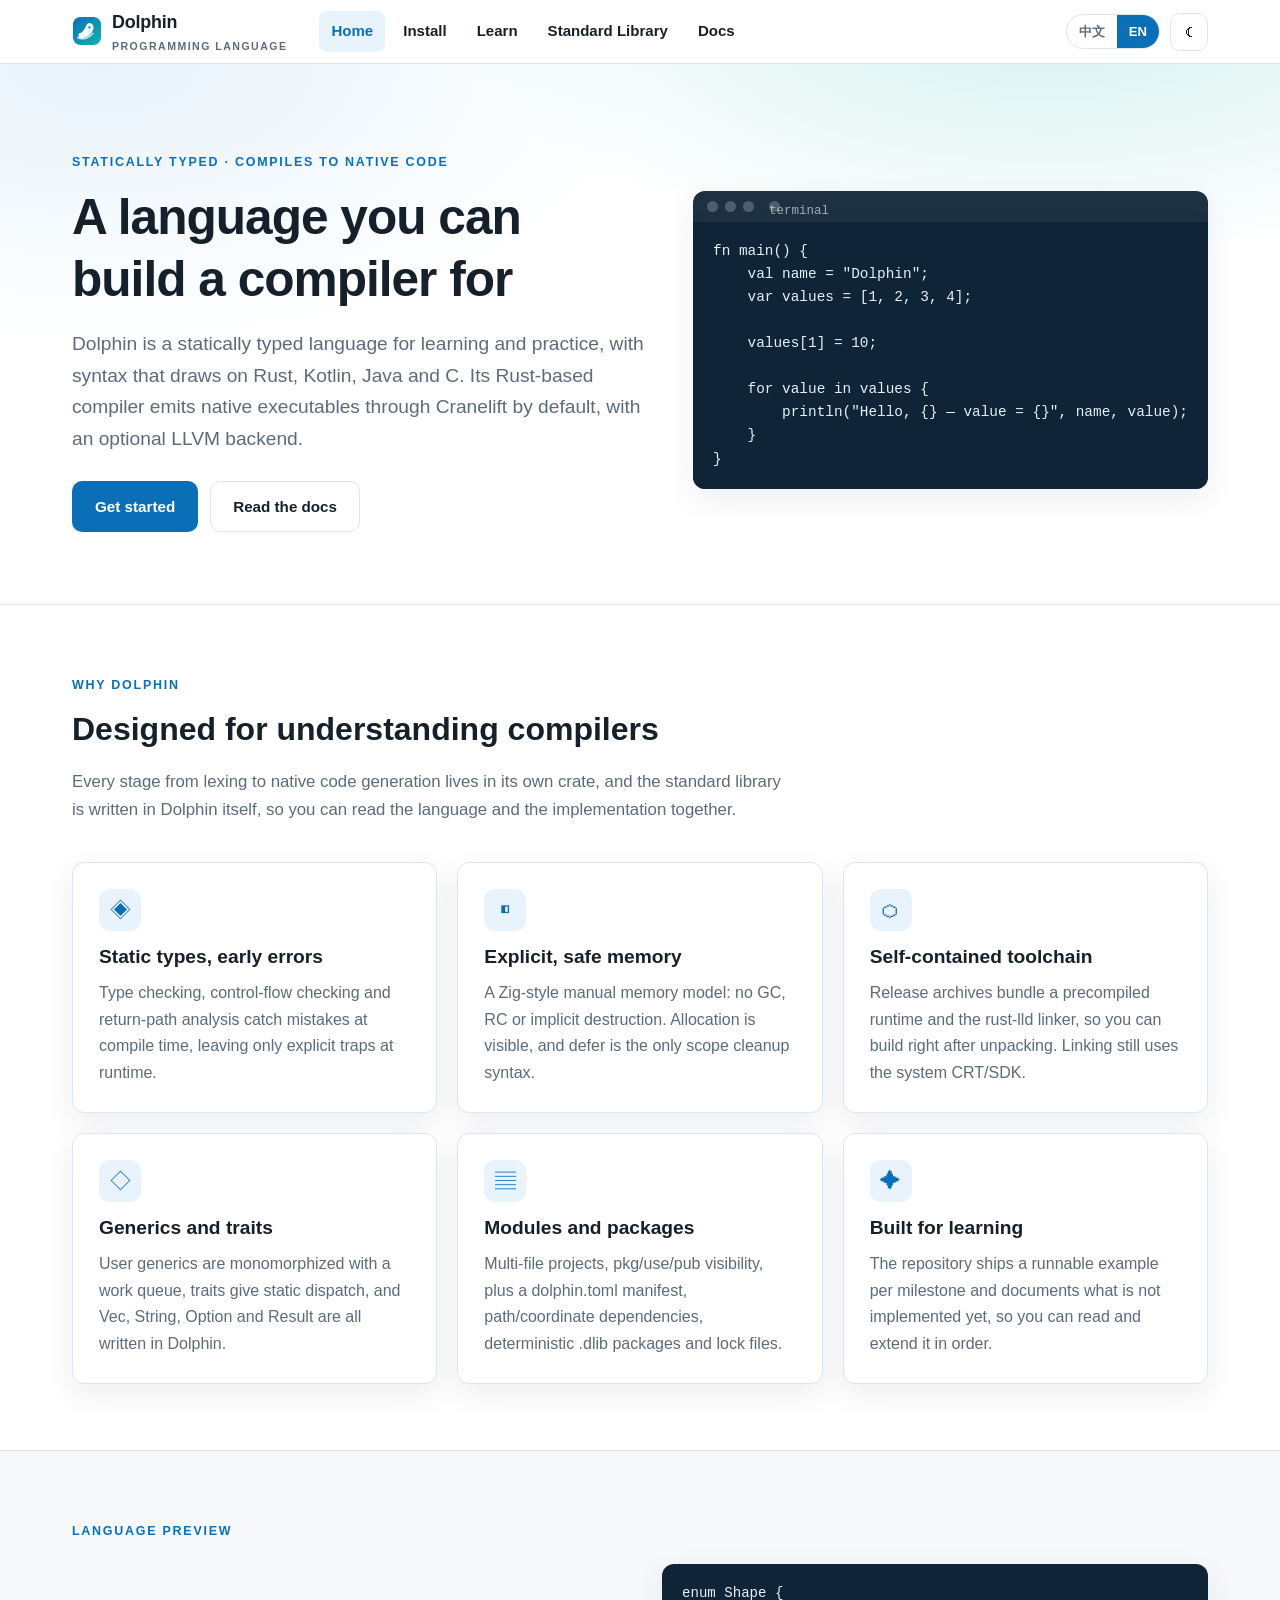
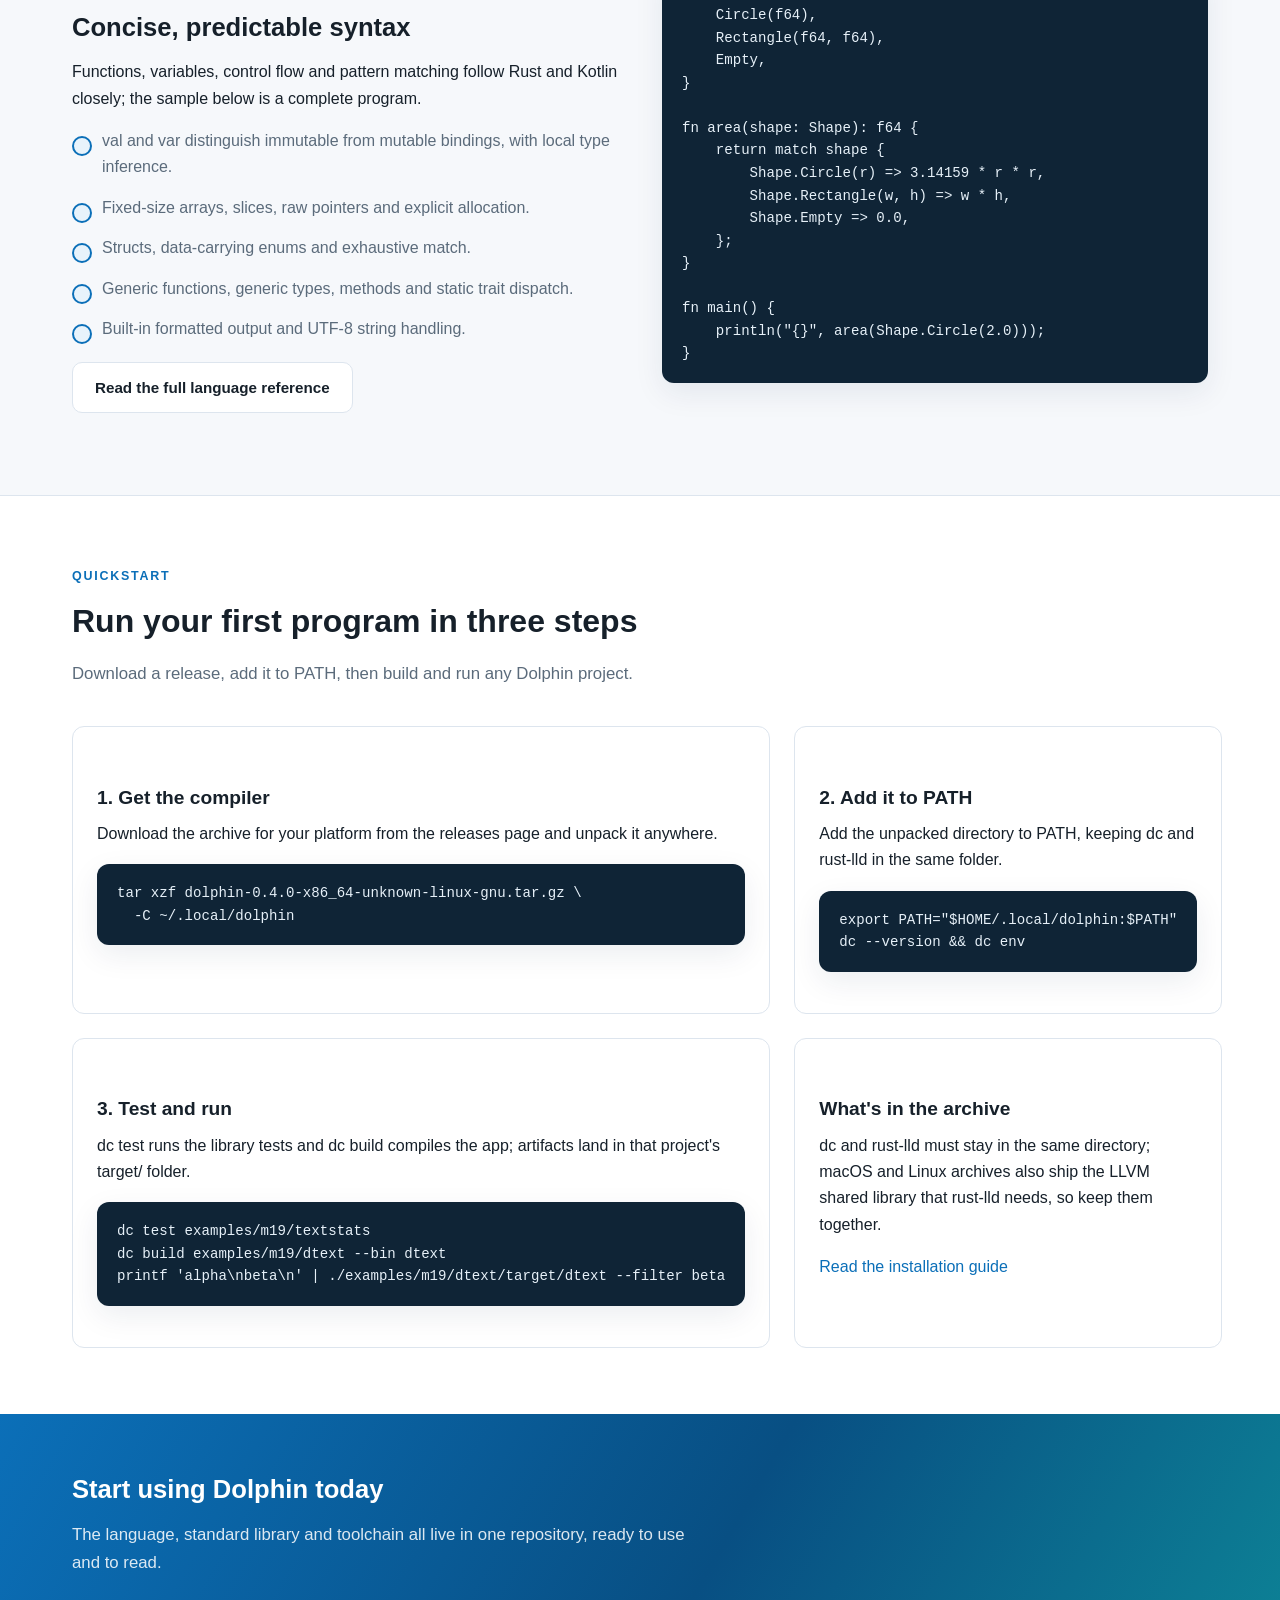
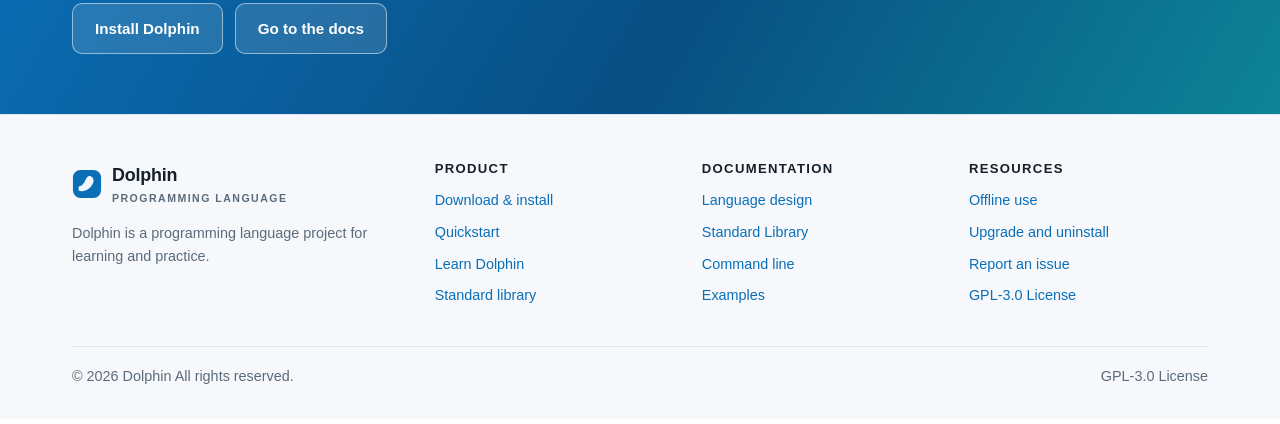
==== commit b87852f1: "update to v0.4.0 (cherry picked from commit 7fc848c62d02a29bc6ce4b2d4f3df58bd836b97b)" ====
--- a/docs/website/index.html
+++ b/docs/website/index.html
@@ -207,7 +207,7 @@
           <div class="panel">
             <h3 data-i18n="quickstart.step1.title">1. 获取编译器</h3>
             <p data-i18n="quickstart.step1.body">从发行页下载对应平台的归档，解压到任意目录。</p>
-            <pre><code>tar xzf dolphin-0.3.0-x86_64-unknown-linux-gnu.tar.gz \
+            <pre><code>tar xzf dolphin-0.4.0-x86_64-unknown-linux-gnu.tar.gz \
   -C ~/.local/dolphin</code></pre>
           </div>
           <div class="panel">
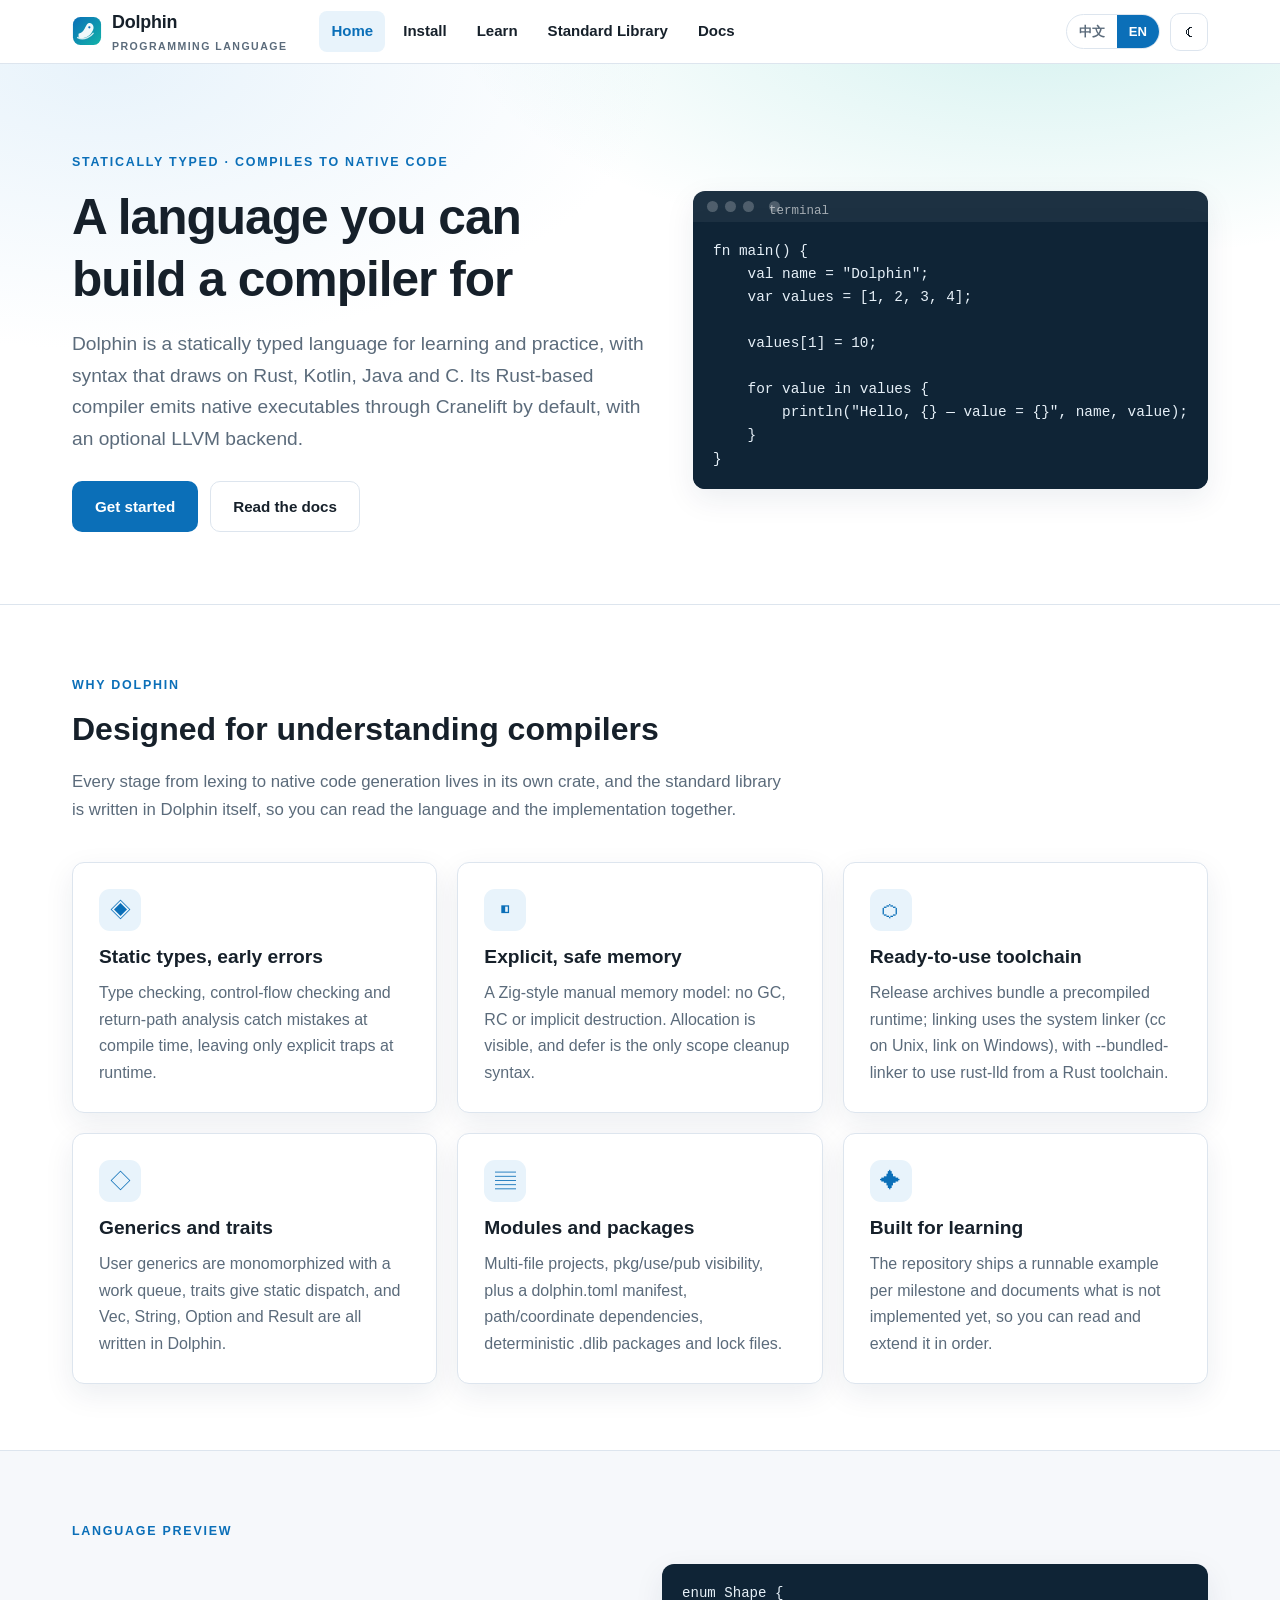
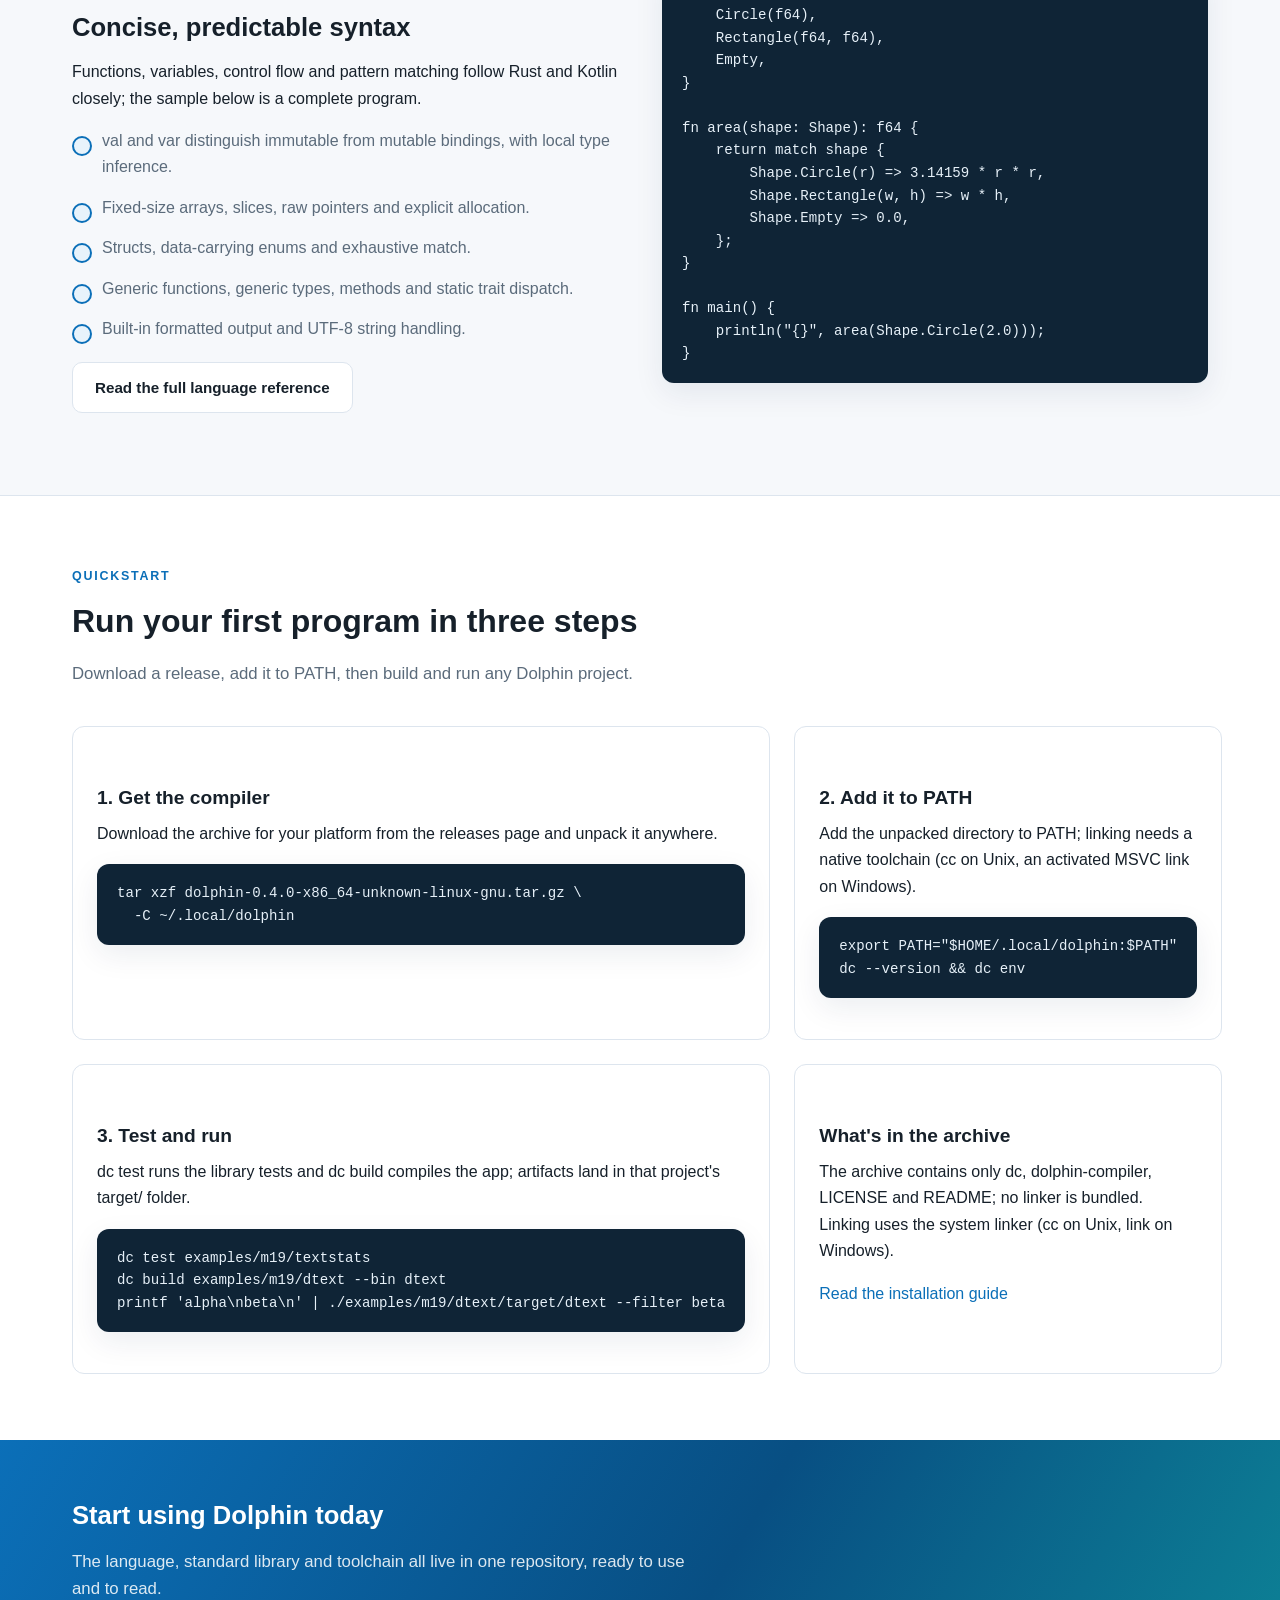
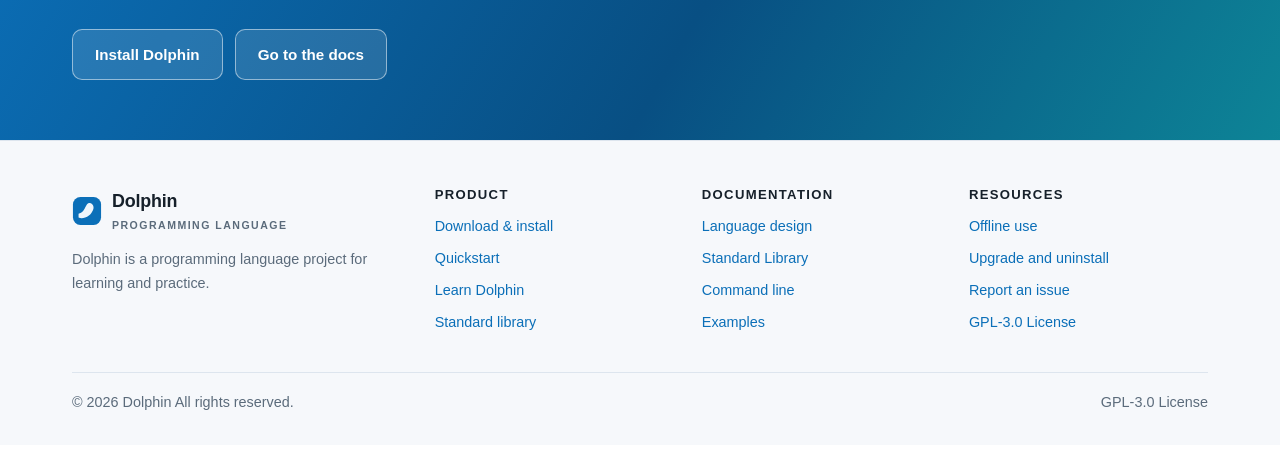
==== commit 8f94c7f1: "feat: change to system linker (cherry picked from commit 0e36758e7f33cb3f57cae69b65eb3ead498fd544)" ====
--- a/docs/website/index.html
+++ b/docs/website/index.html
@@ -124,9 +124,10 @@
           </article>
           <article class="card">
             <div class="card-icon">⬡</div>
-            <h3 data-i18n="why.card3.title">自包含工具链</h3>
+            <h3 data-i18n="why.card3.title">开箱即用的工具链</h3>
             <p data-i18n="why.card3.body">
-              发行包内置预编译运行时与 rust-lld 链接器，解压即可构建；链接仍使用系统自带的 CRT/SDK。
+              发行包内置预编译运行时；链接默认调用系统链接器（Unix cc，Windows link），装有 Rust 工具链时可用
+              --bundled-linker 改用 rust-lld。
             </p>
           </article>
           <article class="card">
@@ -212,7 +213,7 @@
           </div>
           <div class="panel">
             <h3 data-i18n="quickstart.step2.title">2. 加入 PATH</h3>
-            <p data-i18n="quickstart.step2.body">把解压目录加入 PATH，确保 dc 与 rust-lld 位于同一目录。</p>
+            <p data-i18n="quickstart.step2.body">把解压目录加入 PATH；链接需要本机开发工具链（Unix cc，Windows 已激活的 MSVC link）。</p>
             <pre><code>export PATH="$HOME/.local/dolphin:$PATH"
 dc --version && dc env</code></pre>
           </div>
@@ -226,7 +227,7 @@
           <div class="panel">
             <h3 data-i18n="install.package.title">发行包内容</h3>
             <p data-i18n="install.package.body">
-              dc 与 rust-lld 必须位于同一目录；macOS 与 Linux 包还携带 rust-lld 依赖的 LLVM 动态库，请勿拆分。
+              发行包只包含 dc、dolphin-compiler、LICENSE 与 README，不含链接器；链接默认使用系统链接器（Unix cc，Windows link）。
             </p>
             <p><a href="install.html" data-i18n="quickstart.link">阅读安装指南 →</a></p>
           </div>
